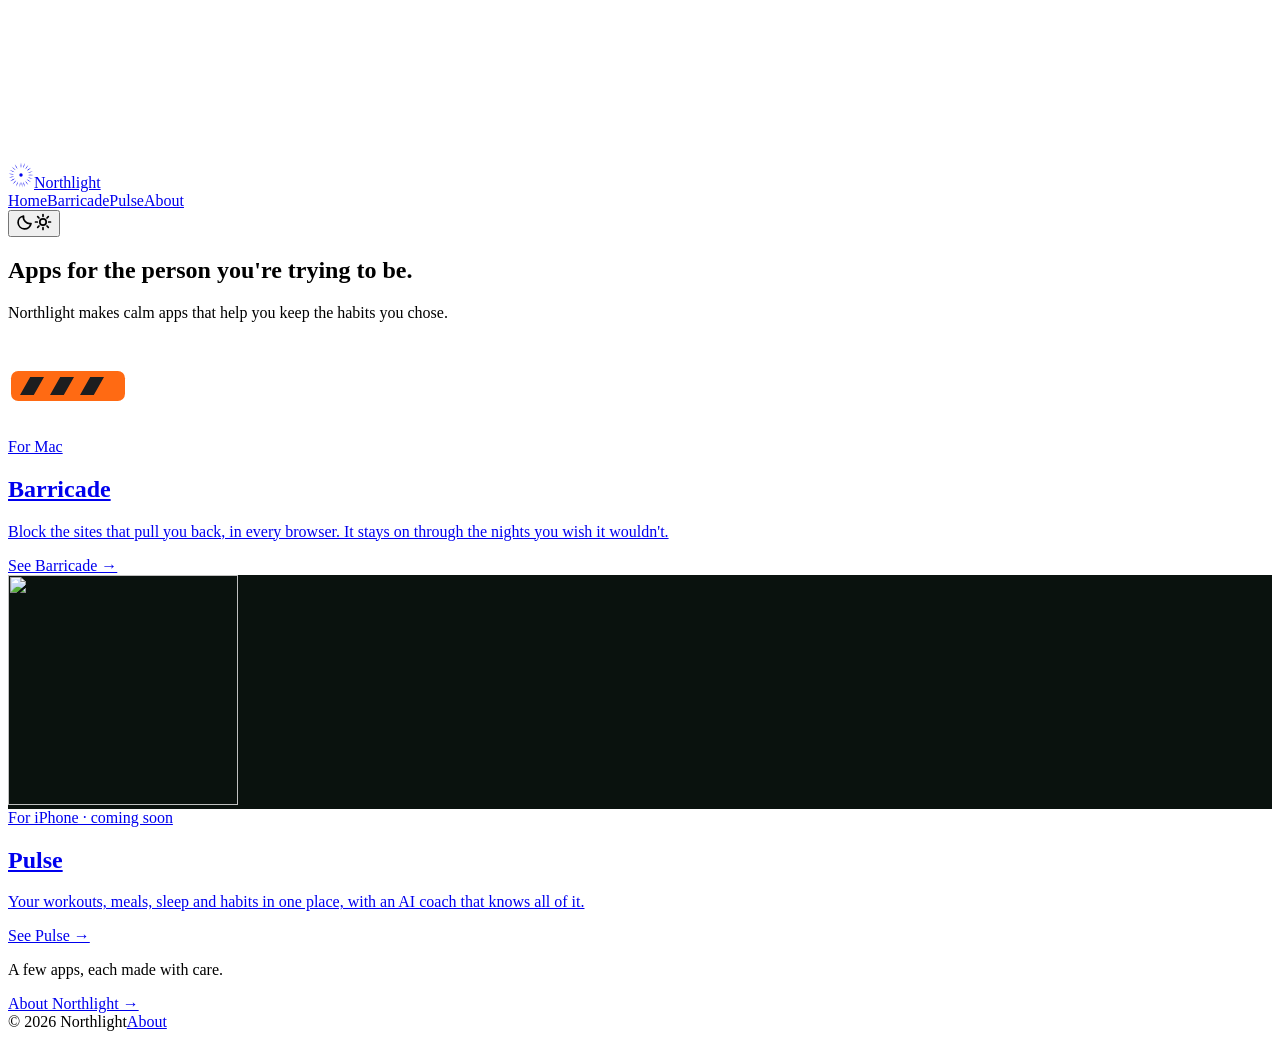
==== site/index.html @ 86158d7d "Serve the eye tab icon from a new address, with PNG and ICO copies Browsers that had cached the old " ====
<!doctype html>
<html lang="en">
<head>
<meta charset="utf-8">
<meta name="viewport" content="width=device-width, initial-scale=1, viewport-fit=cover">
<title>Northlight</title>
<meta name="description" content="Northlight makes calm apps that help you keep the habits you chose.">
<meta property="og:title" content="Northlight">
<meta property="og:description" content="Northlight makes calm apps that help you keep the habits you chose.">
<meta property="og:type" content="website">
<link rel="icon" href="/eye.svg" type="image/svg+xml">
<link rel="icon" href="/eye-64.png" type="image/png" sizes="64x64">
<link rel="apple-touch-icon" href="/apple-touch-icon.png">
<link rel="stylesheet" href="/styles.css">
<script src="/theme.js"></script>
<script src="/reveal.js" defer></script>
</head>
<body>
<svg class="defs" aria-hidden="true"><defs>
<symbol id="barricade" viewBox="0 0 20 16"><rect x="4" y="3" width="2" height="12" rx="1" fill="#fff"/><rect x="14" y="3" width="2" height="12" rx="1" fill="#fff"/><rect x=".5" y="5.5" width="19" height="5" rx="1.2" fill="#FF6A13"/><path d="M3.7 6.5 2 9.5h2.3L6 6.5zm5 0L7 9.5h2.3L11 6.5zm5 0L12 9.5h2.3L16 6.5z" fill="#1D1D1F"/></symbol>
<symbol id="eye" viewBox="0 0 100 100"><circle cx="50" cy="50" r="6.5" fill="currentColor"/><path d="M50.0 23.0Q52.4 16.0 50.0 2.0Q47.6 16.0 50.0 23.0zM58.3 24.3Q62.8 18.4 64.8 4.3Q58.2 16.9 58.3 24.3zM65.9 28.2Q71.9 23.9 78.2 11.2Q68.0 21.1 65.9 28.2zM71.8 34.1Q78.9 32.0 88.8 21.8Q76.1 28.1 71.8 34.1zM75.7 41.7Q83.1 41.8 95.7 35.2Q81.6 37.2 75.7 41.7zM77.0 50.0Q84.0 52.4 98.0 50.0Q84.0 47.6 77.0 50.0zM75.7 58.3Q81.6 62.8 95.7 64.8Q83.1 58.2 75.7 58.3zM71.8 65.9Q76.1 71.9 88.8 78.2Q78.9 68.0 71.8 65.9zM65.9 71.8Q68.0 78.9 78.2 88.8Q71.9 76.1 65.9 71.8zM58.3 75.7Q58.2 83.1 64.8 95.7Q62.8 81.6 58.3 75.7zM52.8 76.9Q51.2 84.1 55.0 97.7Q55.9 83.6 52.8 76.9zM47.2 76.9Q44.1 83.6 45.0 97.7Q48.8 84.1 47.2 76.9zM39.0 74.7Q34.0 80.1 30.5 93.9Q38.4 82.0 39.0 74.7zM31.9 70.1Q25.5 73.7 17.9 85.7Q29.0 76.9 31.9 70.1zM26.6 63.5Q19.4 64.9 8.4 74.0Q21.8 69.1 26.6 63.5zM23.6 55.6Q16.2 54.7 3.0 60.0Q17.2 59.4 23.6 55.6zM23.1 47.2Q16.4 44.1 2.3 45.0Q15.9 48.8 23.1 47.2zM25.3 39.0Q19.9 34.0 6.1 30.5Q18.0 38.4 25.3 39.0zM29.9 31.9Q26.3 25.5 14.3 17.9Q23.1 29.0 29.9 31.9zM36.5 26.6Q35.1 19.4 26.0 8.4Q30.9 21.8 36.5 26.6z" fill="currentColor"/></symbol>
<symbol id="down" viewBox="0 0 14 16"><path d="M7 1v9m0 0L3 6m4 4 4-4M1 14h12" fill="none" stroke="currentColor" stroke-width="1.8" stroke-linecap="round" stroke-linejoin="round"/></symbol>
</defs></svg>
<header class="top"><div class="wrap nav">
  <a class="word" href="/"><svg class="mark" width="26" height="26" aria-hidden="true"><use href="#eye"/></svg>Northlight</a>
  <nav class="tabs" aria-label="Main"><a href="/" aria-current="page">Home</a><a href="/barricade">Barricade</a><a href="/pulse">Pulse</a><a href="/about">About</a></nav>
  <div class="right"><button class="theme" type="button" aria-label="Switch between light and dark"><svg class="moon" width="18" height="18" viewBox="0 0 18 18" fill="none" stroke="currentColor" stroke-width="1.7" stroke-linecap="round" stroke-linejoin="round" aria-hidden="true"><path d="M15 10.500A6.500 6.500 0 0 1 7.500 3 6.500 6.500 0 1 0 15 10.500z"/></svg><svg class="sun" width="18" height="18" viewBox="0 0 18 18" fill="none" stroke="currentColor" stroke-width="1.7" stroke-linecap="round" aria-hidden="true"><circle cx="9" cy="9" r="3.200"/><path d="M9 1.500v1.800M9 14.700v1.800M1.500 9h1.800M14.700 9h1.800M3.700 3.700l1.300 1.300M13 13l1.300 1.300M3.700 14.300 5 13M13 5l1.300-1.300"/></svg></button></div>
</div></header>

<main>
  <section class="wrap hero home">
    <h1>Apps for the person you're trying to be.</h1>
    <p class="lede">Northlight makes calm apps that help you keep the habits you chose.</p>
  </section>

  <section class="wrap apps" aria-label="Apps">
    <a class="product" href="/barricade" data-reveal>
      <div class="pic barricade"><svg width="120" height="96" aria-hidden="true"><use href="#barricade"/></svg></div>
      <div class="text"><span class="for">For Mac</span><h2>Barricade</h2><p>Block the sites that pull you back, in every browser. It stays on through the nights you wish it wouldn't.</p><span class="more">See Barricade →</span></div>
    </a>
    <a class="product" href="/pulse" data-reveal>
      <div class="pic" style="background:#0A120E"><img src="/pulse/icon.png" alt="" width="230" height="230"></div>
      <div class="text"><span class="for">For iPhone · coming soon</span><h2>Pulse</h2><p>Your workouts, meals, sleep and habits in one place, with an AI coach that knows all of it.</p><span class="more">See Pulse →</span></div>
    </a>
  </section>

  <section class="wrap closing" data-reveal>
    <p>A few apps, each made with care.</p>
    <a href="/about">About Northlight →</a>
  </section>
</main>

<footer class="foot"><div class="wrap"><span>© 2026 Northlight</span><a href="/about">About</a></div></footer>
</body>
</html>
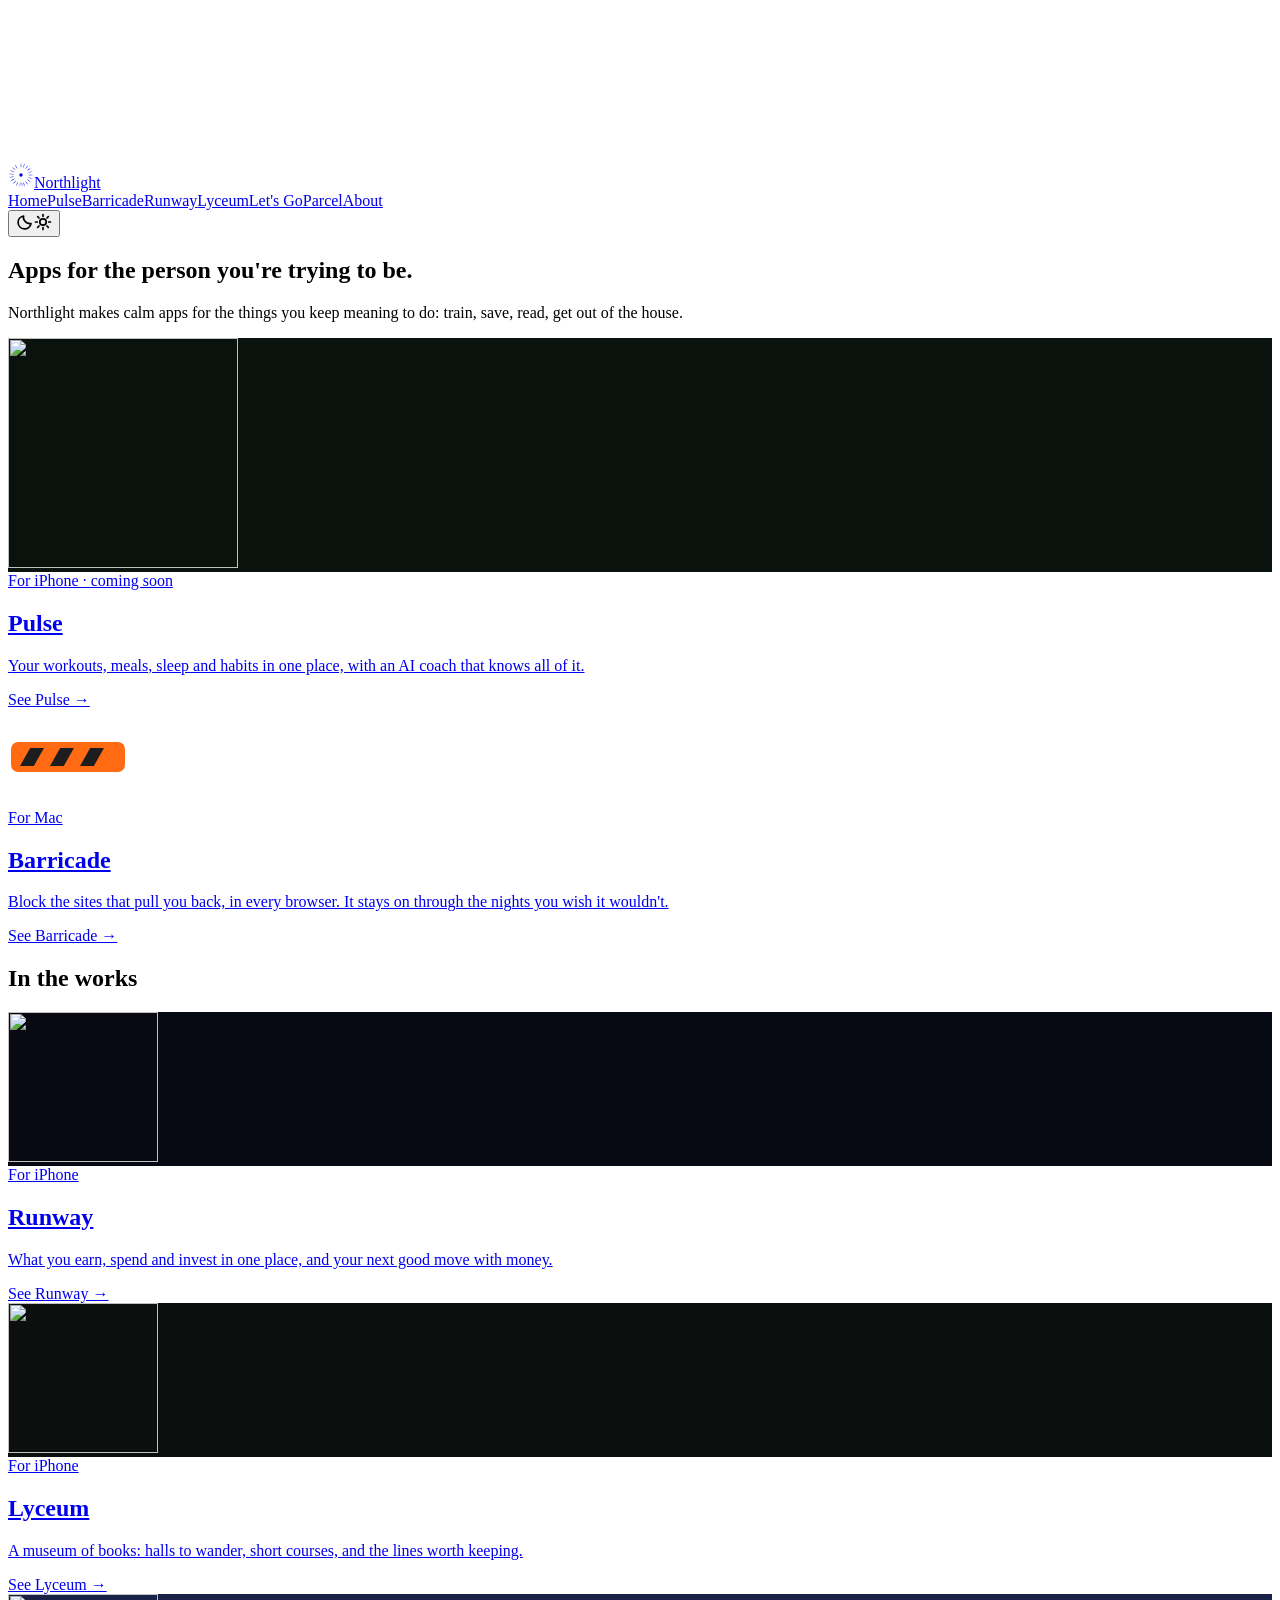
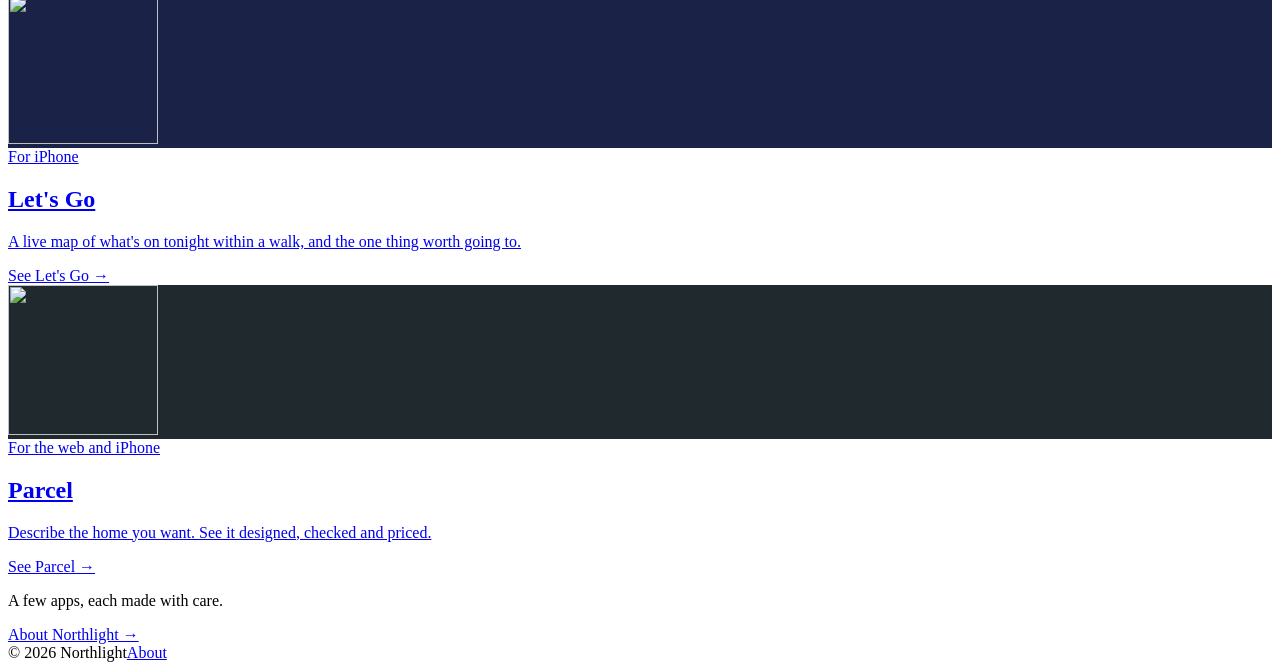
==== commit 969b43b0: "A page and a home-page section for every project Runway, Lyceum, Let's Go and Parcel each get a tab," ====
--- a/site/index.html
+++ b/site/index.html
@@ -4,9 +4,9 @@
 <meta charset="utf-8">
 <meta name="viewport" content="width=device-width, initial-scale=1, viewport-fit=cover">
 <title>Northlight</title>
-<meta name="description" content="Northlight makes calm apps that help you keep the habits you chose.">
+<meta name="description" content="Northlight makes calm apps for the things you keep meaning to do.">
 <meta property="og:title" content="Northlight">
-<meta property="og:description" content="Northlight makes calm apps that help you keep the habits you chose.">
+<meta property="og:description" content="Northlight makes calm apps for the things you keep meaning to do.">
 <meta property="og:type" content="website">
 <link rel="icon" href="/eye.svg" type="image/svg+xml">
 <link rel="icon" href="/eye-64.png" type="image/png" sizes="64x64">
@@ -14,6 +14,7 @@
 <link rel="stylesheet" href="/styles.css">
 <script src="/theme.js"></script>
 <script src="/reveal.js" defer></script>
+<script src="/nav.js" defer></script>
 </head>
 <body>
 <svg class="defs" aria-hidden="true"><defs>
@@ -23,25 +24,47 @@
 </defs></svg>
 <header class="top"><div class="wrap nav">
   <a class="word" href="/"><svg class="mark" width="26" height="26" aria-hidden="true"><use href="#eye"/></svg>Northlight</a>
-  <nav class="tabs" aria-label="Main"><a href="/" aria-current="page">Home</a><a href="/barricade">Barricade</a><a href="/pulse">Pulse</a><a href="/about">About</a></nav>
+  <nav class="tabs" aria-label="Main"><a href="/" aria-current="page">Home</a><a href="/pulse">Pulse</a><a href="/barricade">Barricade</a><a href="/runway">Runway</a><a href="/lyceum">Lyceum</a><a href="/lets-go">Let's Go</a><a href="/parcel">Parcel</a><a href="/about">About</a></nav>
   <div class="right"><button class="theme" type="button" aria-label="Switch between light and dark"><svg class="moon" width="18" height="18" viewBox="0 0 18 18" fill="none" stroke="currentColor" stroke-width="1.7" stroke-linecap="round" stroke-linejoin="round" aria-hidden="true"><path d="M15 10.500A6.500 6.500 0 0 1 7.500 3 6.500 6.500 0 1 0 15 10.500z"/></svg><svg class="sun" width="18" height="18" viewBox="0 0 18 18" fill="none" stroke="currentColor" stroke-width="1.7" stroke-linecap="round" aria-hidden="true"><circle cx="9" cy="9" r="3.200"/><path d="M9 1.500v1.800M9 14.700v1.800M1.500 9h1.800M14.700 9h1.800M3.700 3.700l1.300 1.300M13 13l1.300 1.300M3.700 14.300 5 13M13 5l1.300-1.300"/></svg></button></div>
 </div></header>
 
 <main>
   <section class="wrap hero home">
     <h1>Apps for the person you're trying to be.</h1>
-    <p class="lede">Northlight makes calm apps that help you keep the habits you chose.</p>
+    <p class="lede">Northlight makes calm apps for the things you keep meaning to do: train, save, read, get out of the house.</p>
   </section>
 
   <section class="wrap apps" aria-label="Apps">
+    <a class="product" href="/pulse" data-reveal>
+      <div class="pic" style="background:#0A120E"><img src="/pulse/icon.png" alt="" width="230" height="230"></div>
+      <div class="text"><span class="for">For iPhone · coming soon</span><h2>Pulse</h2><p>Your workouts, meals, sleep and habits in one place, with an AI coach that knows all of it.</p><span class="more">See Pulse →</span></div>
+    </a>
     <a class="product" href="/barricade" data-reveal>
       <div class="pic barricade"><svg width="120" height="96" aria-hidden="true"><use href="#barricade"/></svg></div>
       <div class="text"><span class="for">For Mac</span><h2>Barricade</h2><p>Block the sites that pull you back, in every browser. It stays on through the nights you wish it wouldn't.</p><span class="more">See Barricade →</span></div>
     </a>
-    <a class="product" href="/pulse" data-reveal>
-      <div class="pic" style="background:#0A120E"><img src="/pulse/icon.png" alt="" width="230" height="230"></div>
-      <div class="text"><span class="for">For iPhone · coming soon</span><h2>Pulse</h2><p>Your workouts, meals, sleep and habits in one place, with an AI coach that knows all of it.</p><span class="more">See Pulse →</span></div>
+  </section>
+
+  <section class="wrap works" aria-labelledby="works">
+    <h2 id="works" data-reveal>In the works</h2>
+    <div class="apps four">
+    <a class="product" href="/runway" data-reveal>
+      <div class="pic" style="background:#070A12"><img src="/runway/icon.png" alt="" width="150" height="150"></div>
+      <div class="text"><span class="for">For iPhone</span><h2>Runway</h2><p>What you earn, spend and invest in one place, and your next good move with money.</p><span class="more">See Runway →</span></div>
     </a>
+    <a class="product" href="/lyceum" data-reveal>
+      <div class="pic" style="background:#0B0F0E"><img src="/lyceum/icon.png" alt="" width="150" height="150"></div>
+      <div class="text"><span class="for">For iPhone</span><h2>Lyceum</h2><p>A museum of books: halls to wander, short courses, and the lines worth keeping.</p><span class="more">See Lyceum →</span></div>
+    </a>
+    <a class="product" href="/lets-go" data-reveal>
+      <div class="pic" style="background:#1A2347"><img src="/lets-go/icon.png" alt="" width="150" height="150"></div>
+      <div class="text"><span class="for">For iPhone</span><h2>Let's Go</h2><p>A live map of what's on tonight within a walk, and the one thing worth going to.</p><span class="more">See Let's Go →</span></div>
+    </a>
+    <a class="product" href="/parcel" data-reveal>
+      <div class="pic" style="background:#1F292E"><img src="/parcel/icon.png" alt="" width="150" height="150"></div>
+      <div class="text"><span class="for">For the web and iPhone</span><h2>Parcel</h2><p>Describe the home you want. See it designed, checked and priced.</p><span class="more">See Parcel →</span></div>
+    </a>
+    </div>
   </section>
 
   <section class="wrap closing" data-reveal>
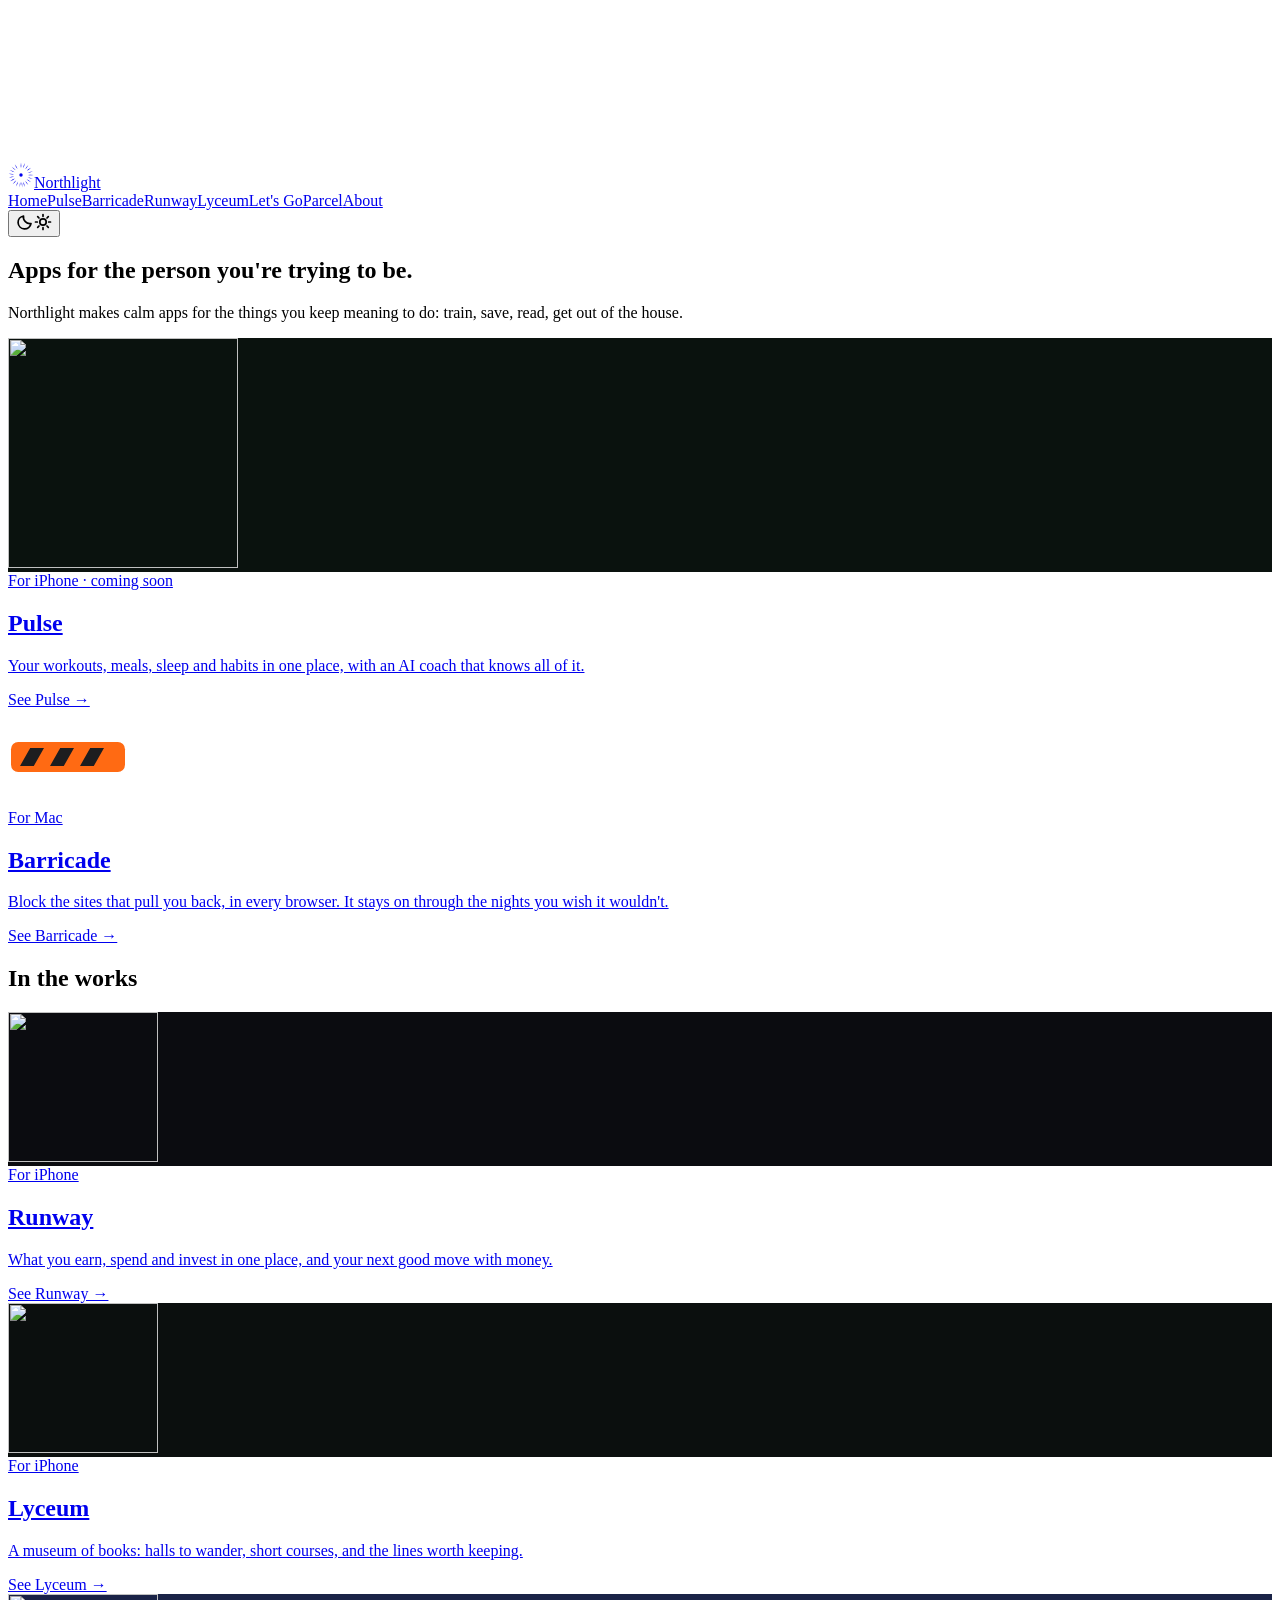
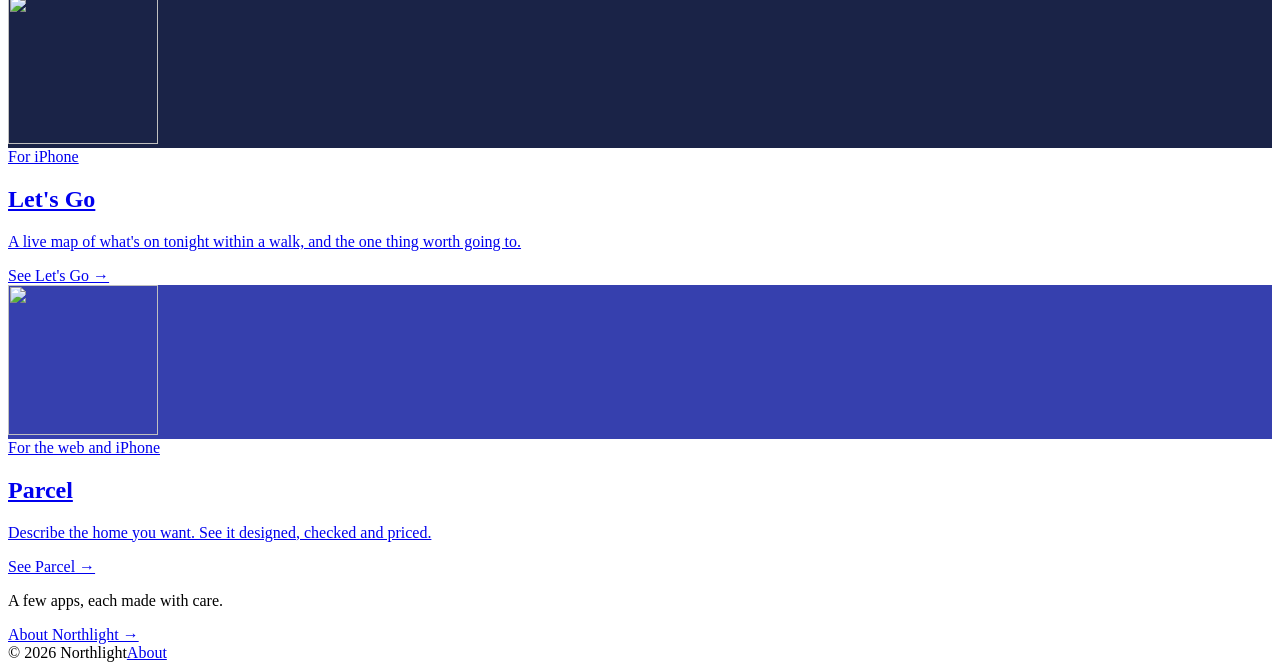
==== commit 96d0ed3e: "New app icons for Runway, Lyceum and Parcel The icons picked from the icon options: Runway's net wor" ====
--- a/site/index.html
+++ b/site/index.html
@@ -49,7 +49,7 @@
     <h2 id="works" data-reveal>In the works</h2>
     <div class="apps four">
     <a class="product" href="/runway" data-reveal>
-      <div class="pic" style="background:#070A12"><img src="/runway/icon.png" alt="" width="150" height="150"></div>
+      <div class="pic" style="background:#0B0C10"><img src="/runway/icon.png" alt="" width="150" height="150"></div>
       <div class="text"><span class="for">For iPhone</span><h2>Runway</h2><p>What you earn, spend and invest in one place, and your next good move with money.</p><span class="more">See Runway →</span></div>
     </a>
     <a class="product" href="/lyceum" data-reveal>
@@ -61,7 +61,7 @@
       <div class="text"><span class="for">For iPhone</span><h2>Let's Go</h2><p>A live map of what's on tonight within a walk, and the one thing worth going to.</p><span class="more">See Let's Go →</span></div>
     </a>
     <a class="product" href="/parcel" data-reveal>
-      <div class="pic" style="background:#1F292E"><img src="/parcel/icon.png" alt="" width="150" height="150"></div>
+      <div class="pic" style="background:#3640AE"><img src="/parcel/icon.png" alt="" width="150" height="150"></div>
       <div class="text"><span class="for">For the web and iPhone</span><h2>Parcel</h2><p>Describe the home you want. See it designed, checked and priced.</p><span class="more">See Parcel →</span></div>
     </a>
     </div>
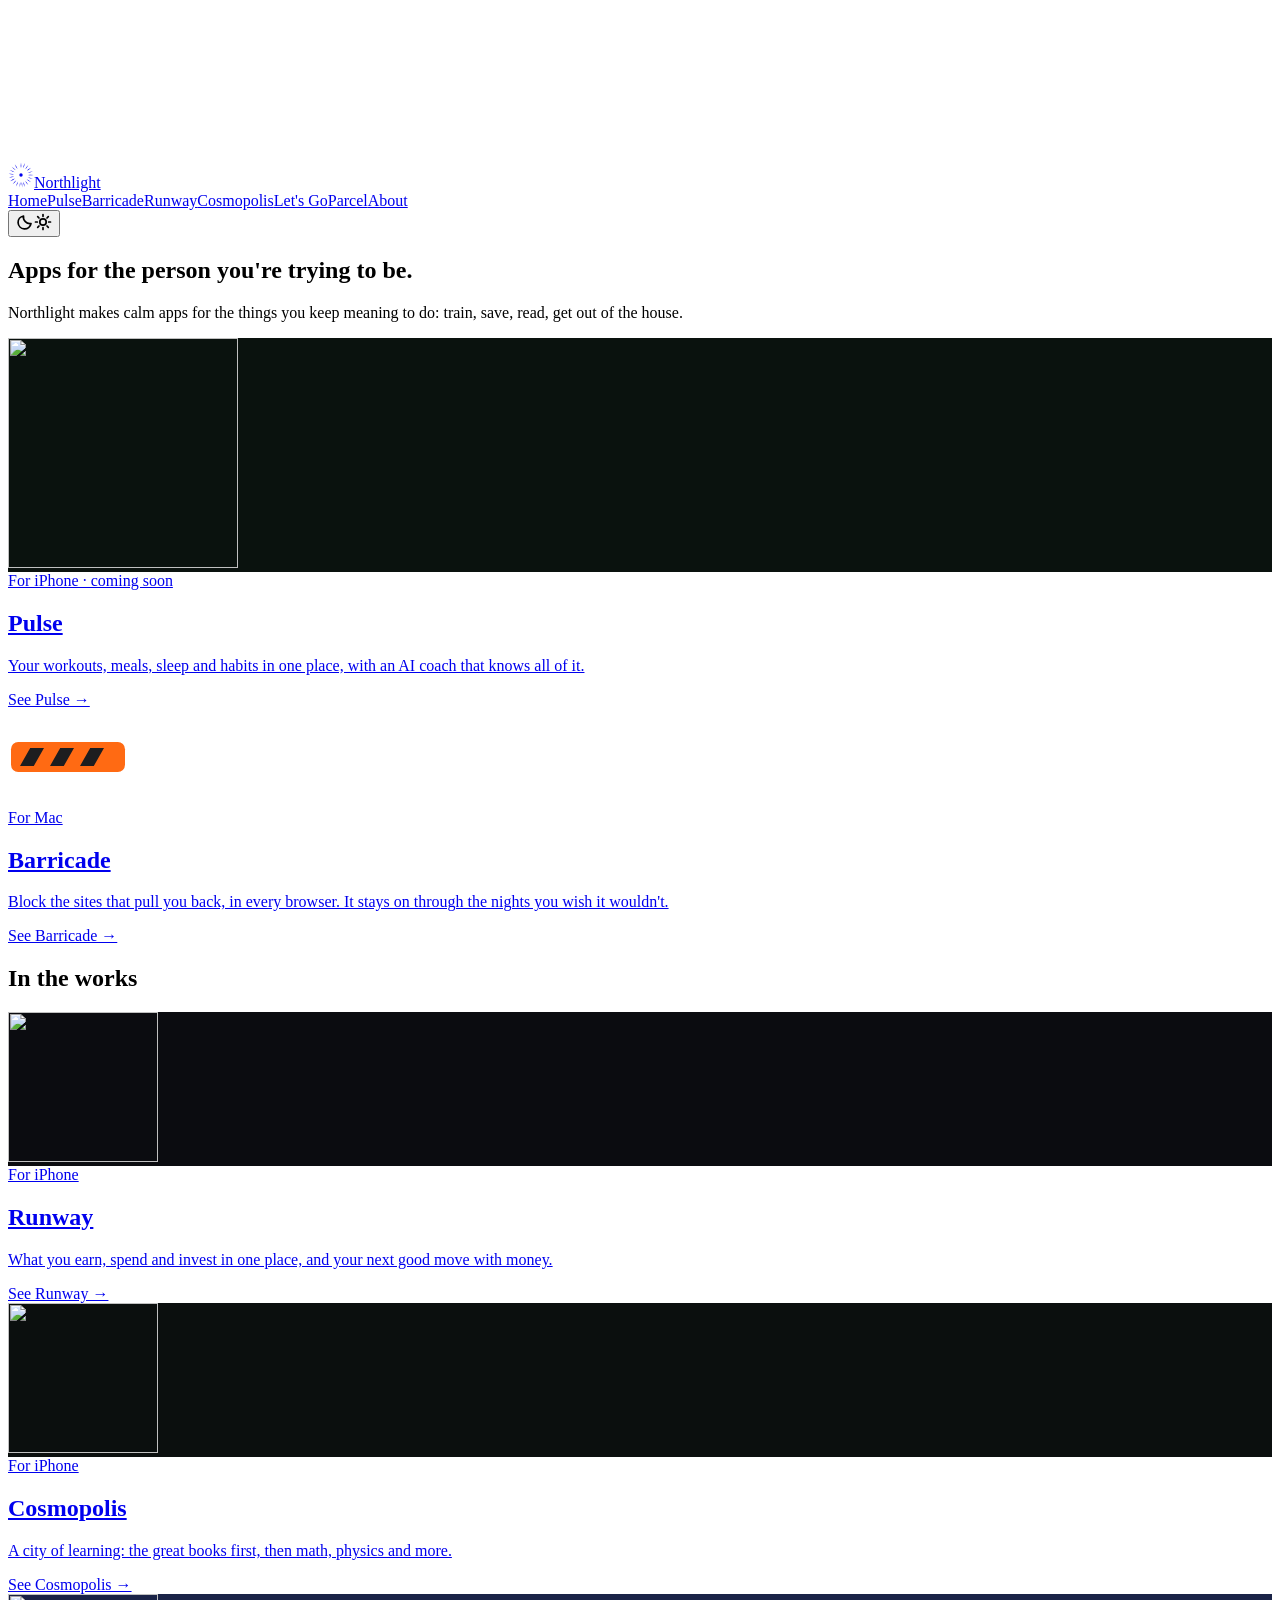
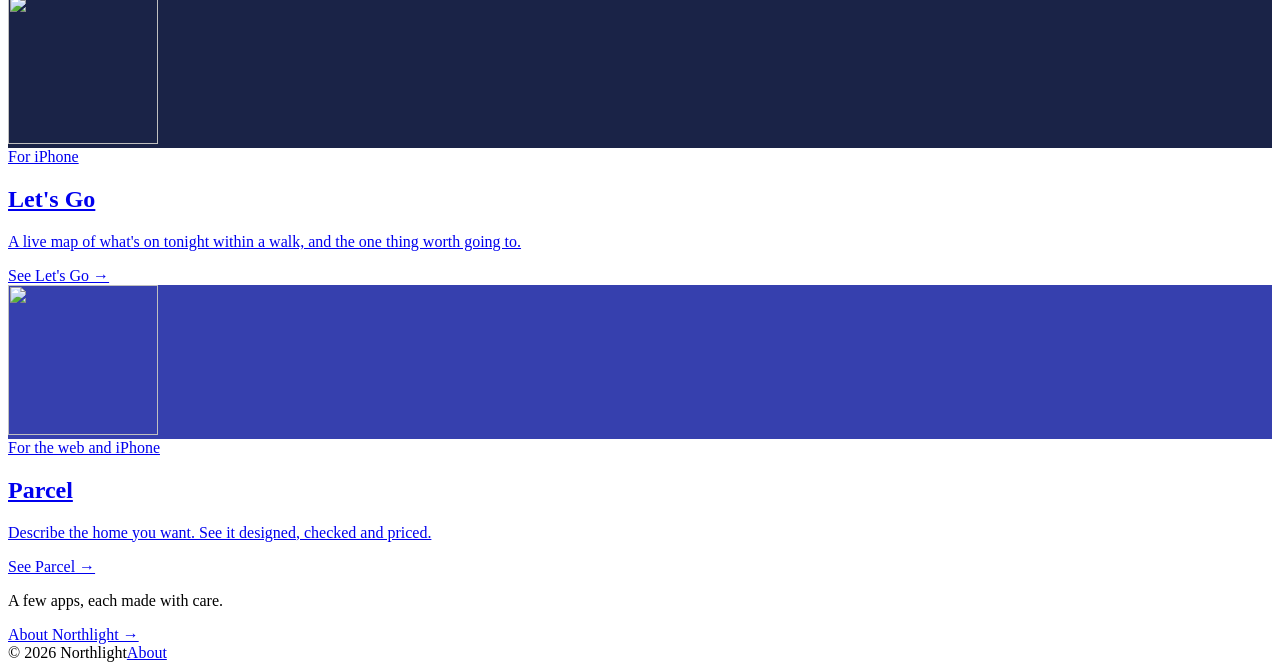
==== commit aece0fe3: "Call the education app Cosmopolis on the site The Lyceum tab, page, home card and About row become C" ====
--- a/site/index.html
+++ b/site/index.html
@@ -24,7 +24,7 @@
 </defs></svg>
 <header class="top"><div class="wrap nav">
   <a class="word" href="/"><svg class="mark" width="26" height="26" aria-hidden="true"><use href="#eye"/></svg>Northlight</a>
-  <nav class="tabs" aria-label="Main"><a href="/" aria-current="page">Home</a><a href="/pulse">Pulse</a><a href="/barricade">Barricade</a><a href="/runway">Runway</a><a href="/lyceum">Lyceum</a><a href="/lets-go">Let's Go</a><a href="/parcel">Parcel</a><a href="/about">About</a></nav>
+  <nav class="tabs" aria-label="Main"><a href="/" aria-current="page">Home</a><a href="/pulse">Pulse</a><a href="/barricade">Barricade</a><a href="/runway">Runway</a><a href="/cosmopolis">Cosmopolis</a><a href="/lets-go">Let's Go</a><a href="/parcel">Parcel</a><a href="/about">About</a></nav>
   <div class="right"><button class="theme" type="button" aria-label="Switch between light and dark"><svg class="moon" width="18" height="18" viewBox="0 0 18 18" fill="none" stroke="currentColor" stroke-width="1.7" stroke-linecap="round" stroke-linejoin="round" aria-hidden="true"><path d="M15 10.500A6.500 6.500 0 0 1 7.500 3 6.500 6.500 0 1 0 15 10.500z"/></svg><svg class="sun" width="18" height="18" viewBox="0 0 18 18" fill="none" stroke="currentColor" stroke-width="1.7" stroke-linecap="round" aria-hidden="true"><circle cx="9" cy="9" r="3.200"/><path d="M9 1.500v1.800M9 14.700v1.800M1.500 9h1.800M14.700 9h1.800M3.700 3.700l1.300 1.300M13 13l1.300 1.300M3.700 14.300 5 13M13 5l1.300-1.300"/></svg></button></div>
 </div></header>
 
@@ -52,9 +52,9 @@
       <div class="pic" style="background:#0B0C10"><img src="/runway/icon.png" alt="" width="150" height="150"></div>
       <div class="text"><span class="for">For iPhone</span><h2>Runway</h2><p>What you earn, spend and invest in one place, and your next good move with money.</p><span class="more">See Runway →</span></div>
     </a>
-    <a class="product" href="/lyceum" data-reveal>
-      <div class="pic" style="background:#0B0F0E"><img src="/lyceum/icon.png" alt="" width="150" height="150"></div>
-      <div class="text"><span class="for">For iPhone</span><h2>Lyceum</h2><p>A museum of books: halls to wander, short courses, and the lines worth keeping.</p><span class="more">See Lyceum →</span></div>
+    <a class="product" href="/cosmopolis" data-reveal>
+      <div class="pic" style="background:#0B0F0E"><img src="/cosmopolis/icon.png" alt="" width="150" height="150"></div>
+      <div class="text"><span class="for">For iPhone</span><h2>Cosmopolis</h2><p>A city of learning: the great books first, then math, physics and more.</p><span class="more">See Cosmopolis →</span></div>
     </a>
     <a class="product" href="/lets-go" data-reveal>
       <div class="pic" style="background:#1A2347"><img src="/lets-go/icon.png" alt="" width="150" height="150"></div>
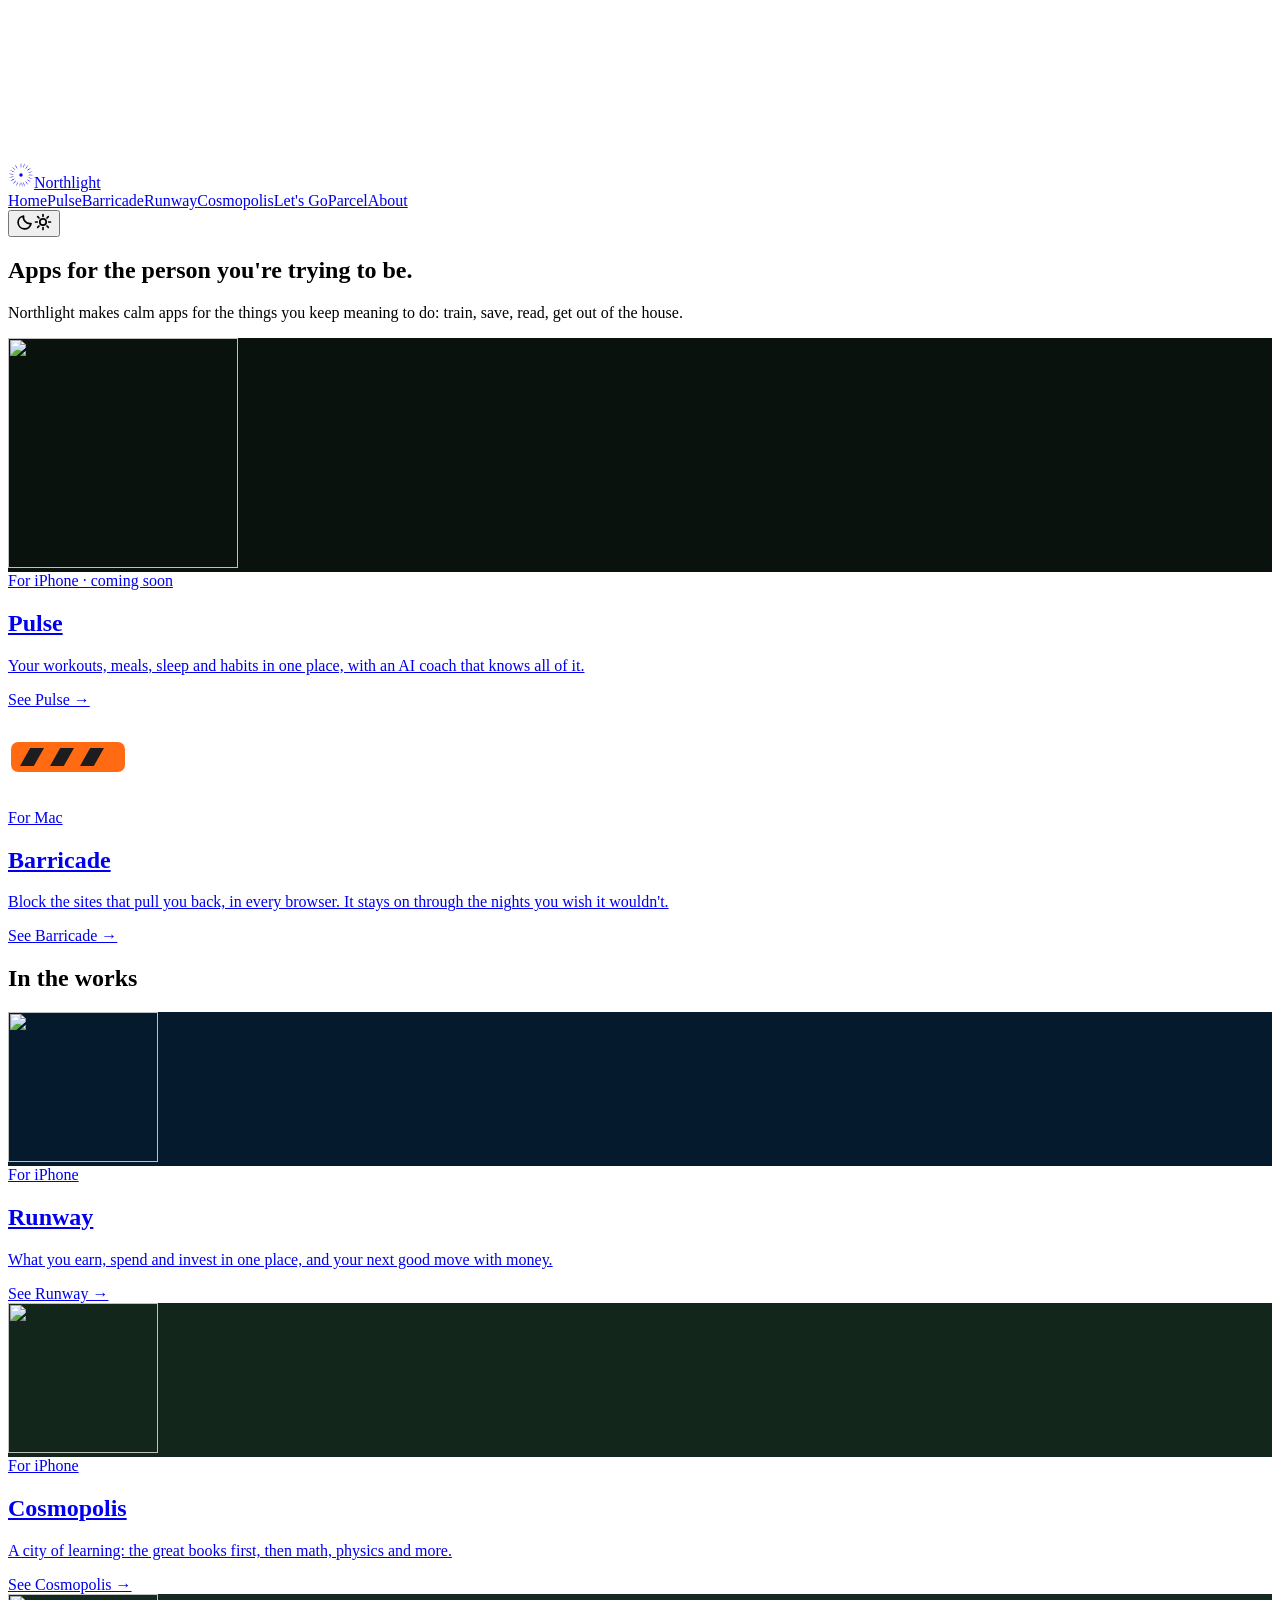
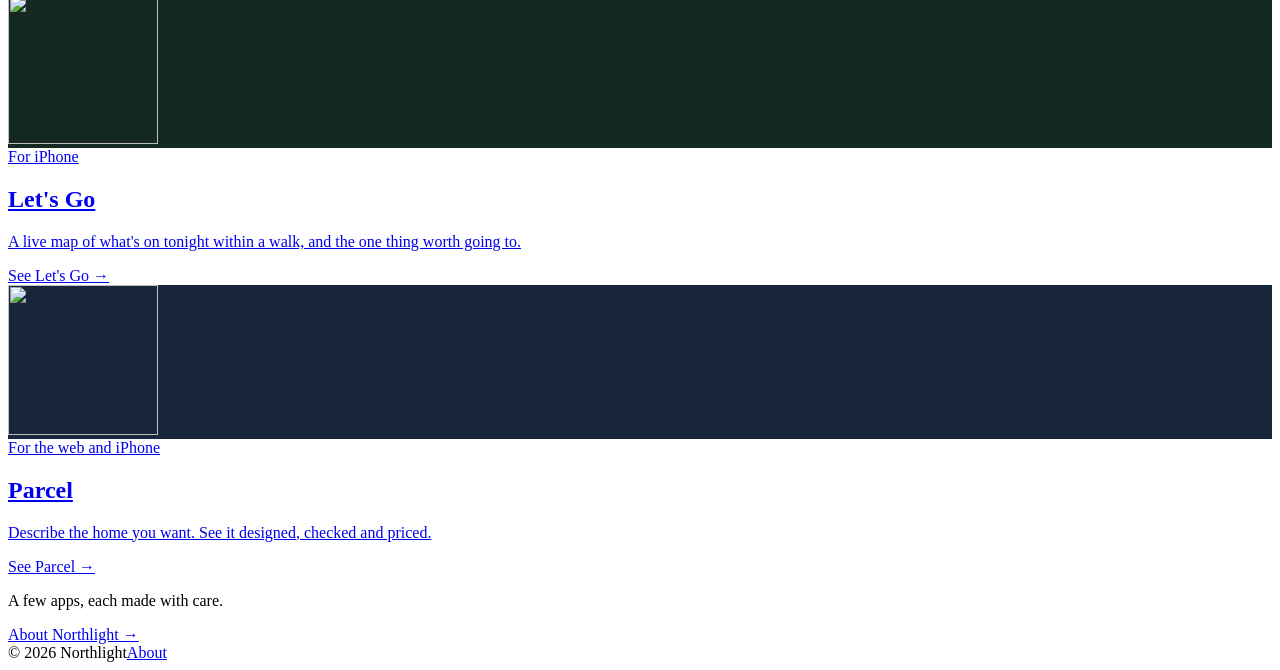
==== commit 7643545d: "New hand-drawn icons for Cosmopolis, Parcel, Runway and Let's Go The owner's new icons, in the same " ====
--- a/site/index.html
+++ b/site/index.html
@@ -49,19 +49,19 @@
     <h2 id="works" data-reveal>In the works</h2>
     <div class="apps four">
     <a class="product" href="/runway" data-reveal>
-      <div class="pic" style="background:#0B0C10"><img src="/runway/icon.png" alt="" width="150" height="150"></div>
+      <div class="pic" style="background:#061A2D"><img src="/runway/icon.png" alt="" width="150" height="150"></div>
       <div class="text"><span class="for">For iPhone</span><h2>Runway</h2><p>What you earn, spend and invest in one place, and your next good move with money.</p><span class="more">See Runway →</span></div>
     </a>
     <a class="product" href="/cosmopolis" data-reveal>
-      <div class="pic" style="background:#0B0F0E"><img src="/cosmopolis/icon.png" alt="" width="150" height="150"></div>
+      <div class="pic" style="background:#12261B"><img src="/cosmopolis/icon.png" alt="" width="150" height="150"></div>
       <div class="text"><span class="for">For iPhone</span><h2>Cosmopolis</h2><p>A city of learning: the great books first, then math, physics and more.</p><span class="more">See Cosmopolis →</span></div>
     </a>
     <a class="product" href="/lets-go" data-reveal>
-      <div class="pic" style="background:#1A2347"><img src="/lets-go/icon.png" alt="" width="150" height="150"></div>
+      <div class="pic" style="background:#142A20"><img src="/lets-go/icon.png" alt="" width="150" height="150"></div>
       <div class="text"><span class="for">For iPhone</span><h2>Let's Go</h2><p>A live map of what's on tonight within a walk, and the one thing worth going to.</p><span class="more">See Let's Go →</span></div>
     </a>
     <a class="product" href="/parcel" data-reveal>
-      <div class="pic" style="background:#3640AE"><img src="/parcel/icon.png" alt="" width="150" height="150"></div>
+      <div class="pic" style="background:#17263A"><img src="/parcel/icon.png" alt="" width="150" height="150"></div>
       <div class="text"><span class="for">For the web and iPhone</span><h2>Parcel</h2><p>Describe the home you want. See it designed, checked and priced.</p><span class="more">See Parcel →</span></div>
     </a>
     </div>
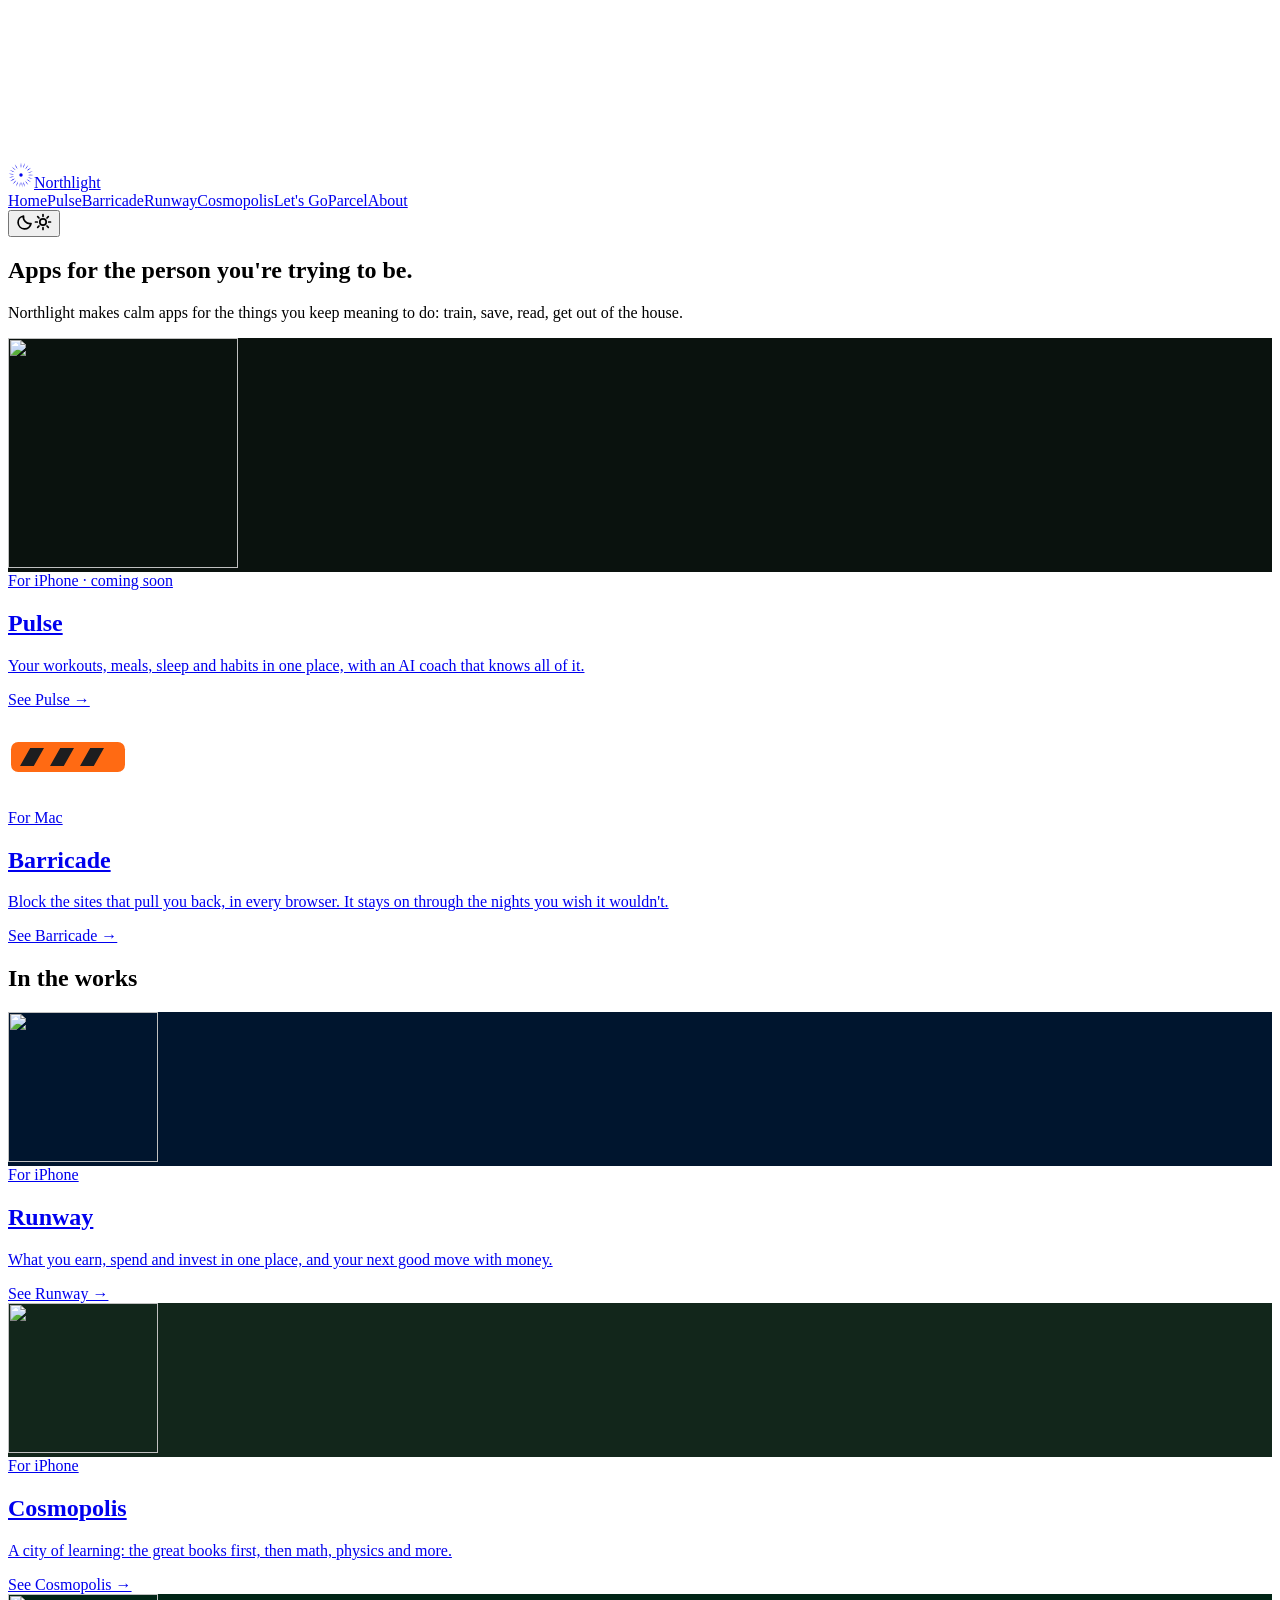
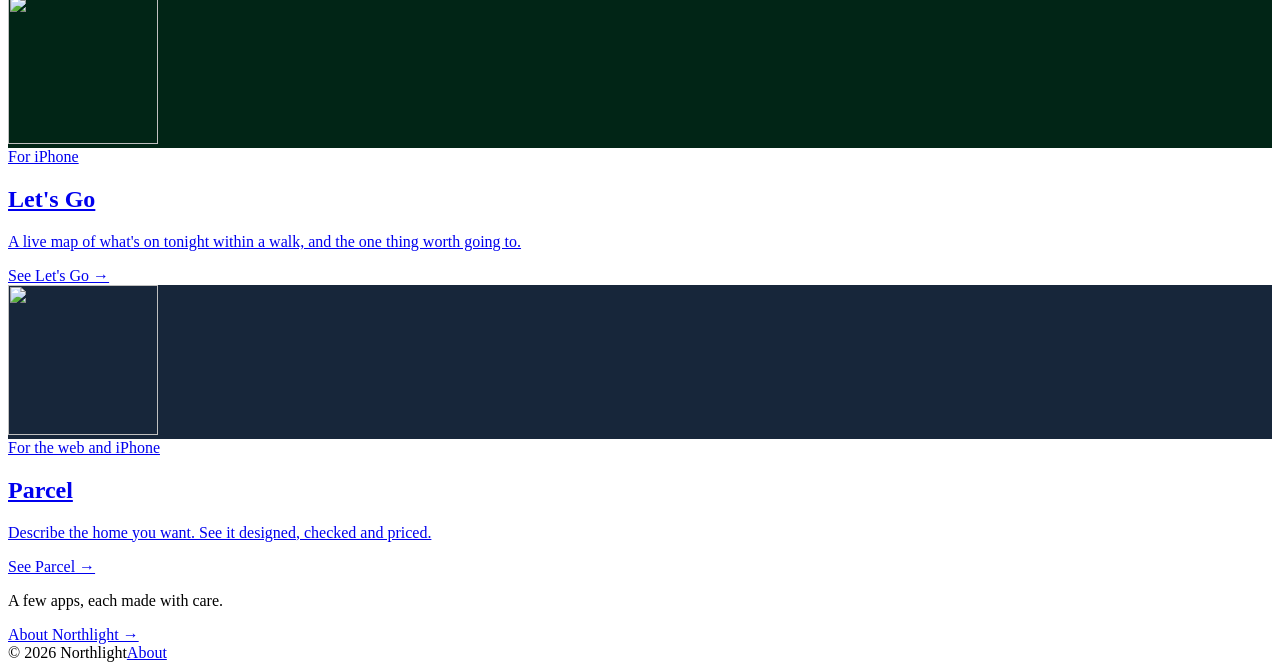
==== commit aab21aa7: "New icons for Runway and Let's Go The owner's updated rocket for Runway and the new backpack for Let" ====
--- a/site/index.html
+++ b/site/index.html
@@ -49,7 +49,7 @@
     <h2 id="works" data-reveal>In the works</h2>
     <div class="apps four">
     <a class="product" href="/runway" data-reveal>
-      <div class="pic" style="background:#061A2D"><img src="/runway/icon.png" alt="" width="150" height="150"></div>
+      <div class="pic" style="background:#00152E"><img src="/runway/icon.png" alt="" width="150" height="150"></div>
       <div class="text"><span class="for">For iPhone</span><h2>Runway</h2><p>What you earn, spend and invest in one place, and your next good move with money.</p><span class="more">See Runway →</span></div>
     </a>
     <a class="product" href="/cosmopolis" data-reveal>
@@ -57,7 +57,7 @@
       <div class="text"><span class="for">For iPhone</span><h2>Cosmopolis</h2><p>A city of learning: the great books first, then math, physics and more.</p><span class="more">See Cosmopolis →</span></div>
     </a>
     <a class="product" href="/lets-go" data-reveal>
-      <div class="pic" style="background:#142A20"><img src="/lets-go/icon.png" alt="" width="150" height="150"></div>
+      <div class="pic" style="background:#012516"><img src="/lets-go/icon.png" alt="" width="150" height="150"></div>
       <div class="text"><span class="for">For iPhone</span><h2>Let's Go</h2><p>A live map of what's on tonight within a walk, and the one thing worth going to.</p><span class="more">See Let's Go →</span></div>
     </a>
     <a class="product" href="/parcel" data-reveal>
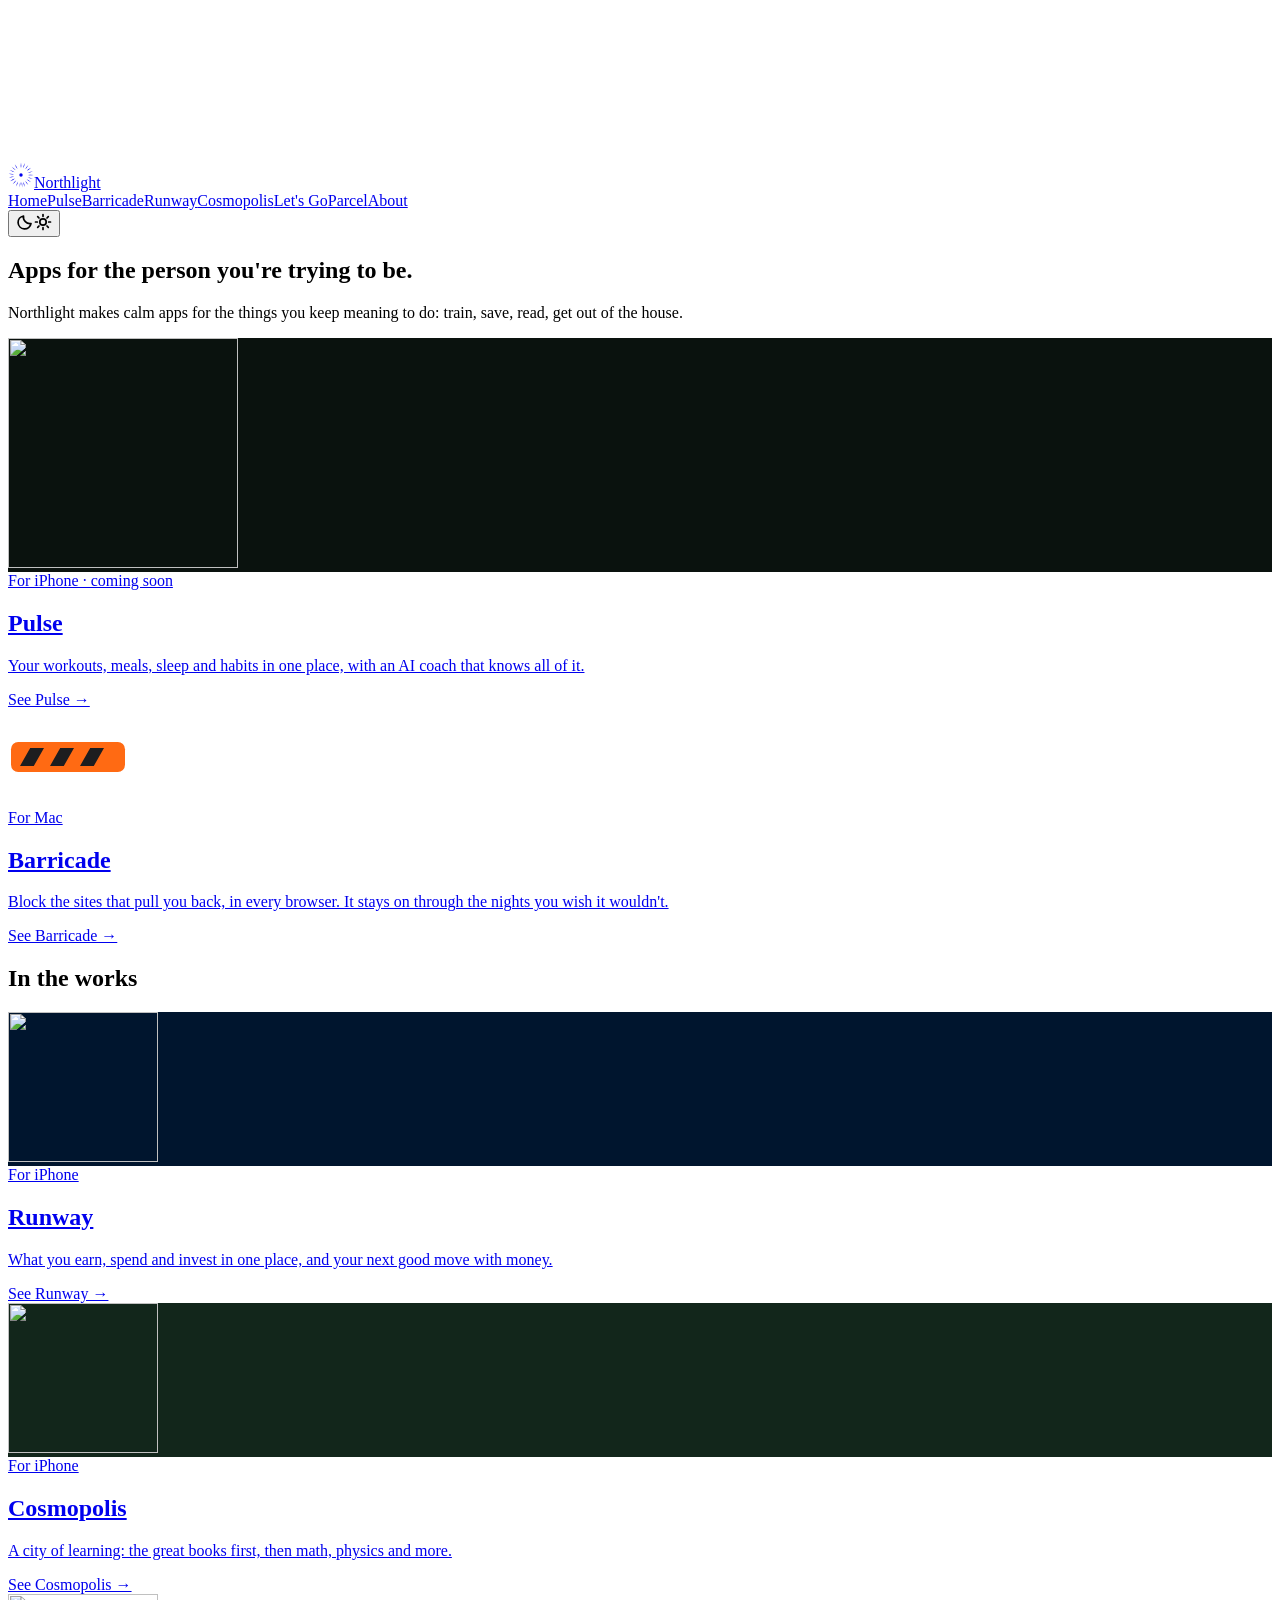
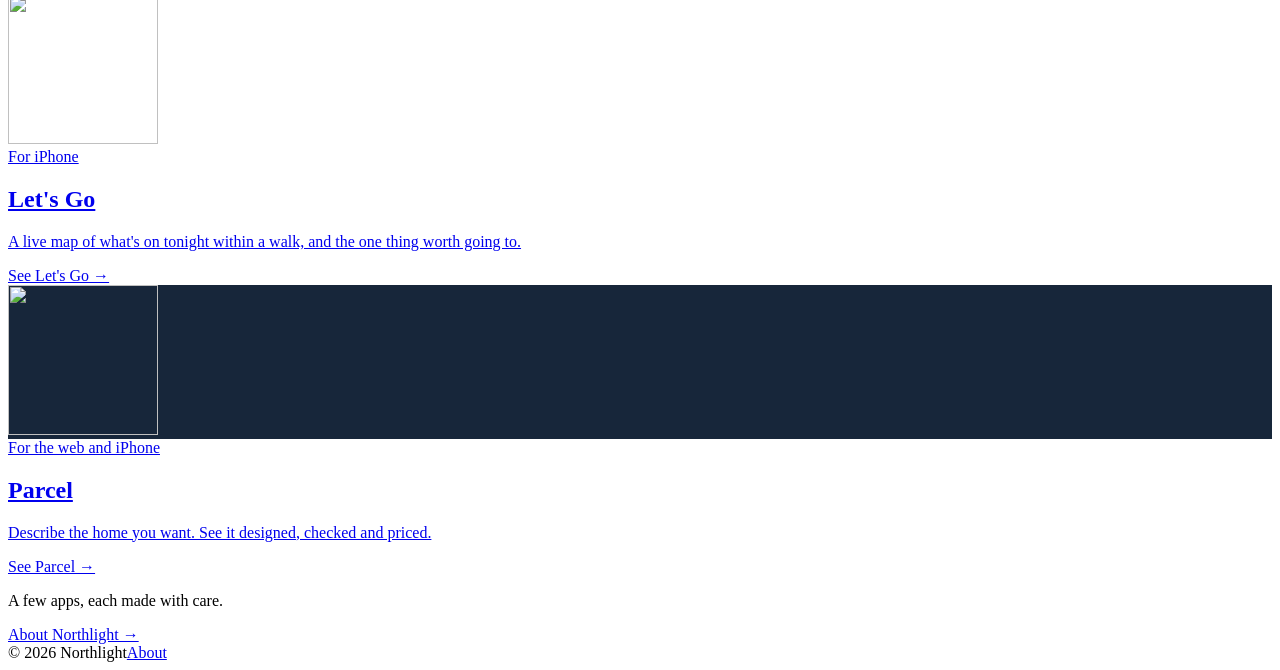
==== commit dbdeb9ff: "Let's Go's new icon: the compass Co-Authored-By: Claude Opus 5.5 <noreply@anthropic.com> Claude-Sess" ====
--- a/site/index.html
+++ b/site/index.html
@@ -57,7 +57,7 @@
       <div class="text"><span class="for">For iPhone</span><h2>Cosmopolis</h2><p>A city of learning: the great books first, then math, physics and more.</p><span class="more">See Cosmopolis →</span></div>
     </a>
     <a class="product" href="/lets-go" data-reveal>
-      <div class="pic" style="background:#012516"><img src="/lets-go/icon.png" alt="" width="150" height="150"></div>
+      <div class="pic" style="background:#FFFFFF"><img src="/lets-go/icon.png" alt="" width="150" height="150"></div>
       <div class="text"><span class="for">For iPhone</span><h2>Let's Go</h2><p>A live map of what's on tonight within a walk, and the one thing worth going to.</p><span class="more">See Let's Go →</span></div>
     </a>
     <a class="product" href="/parcel" data-reveal>
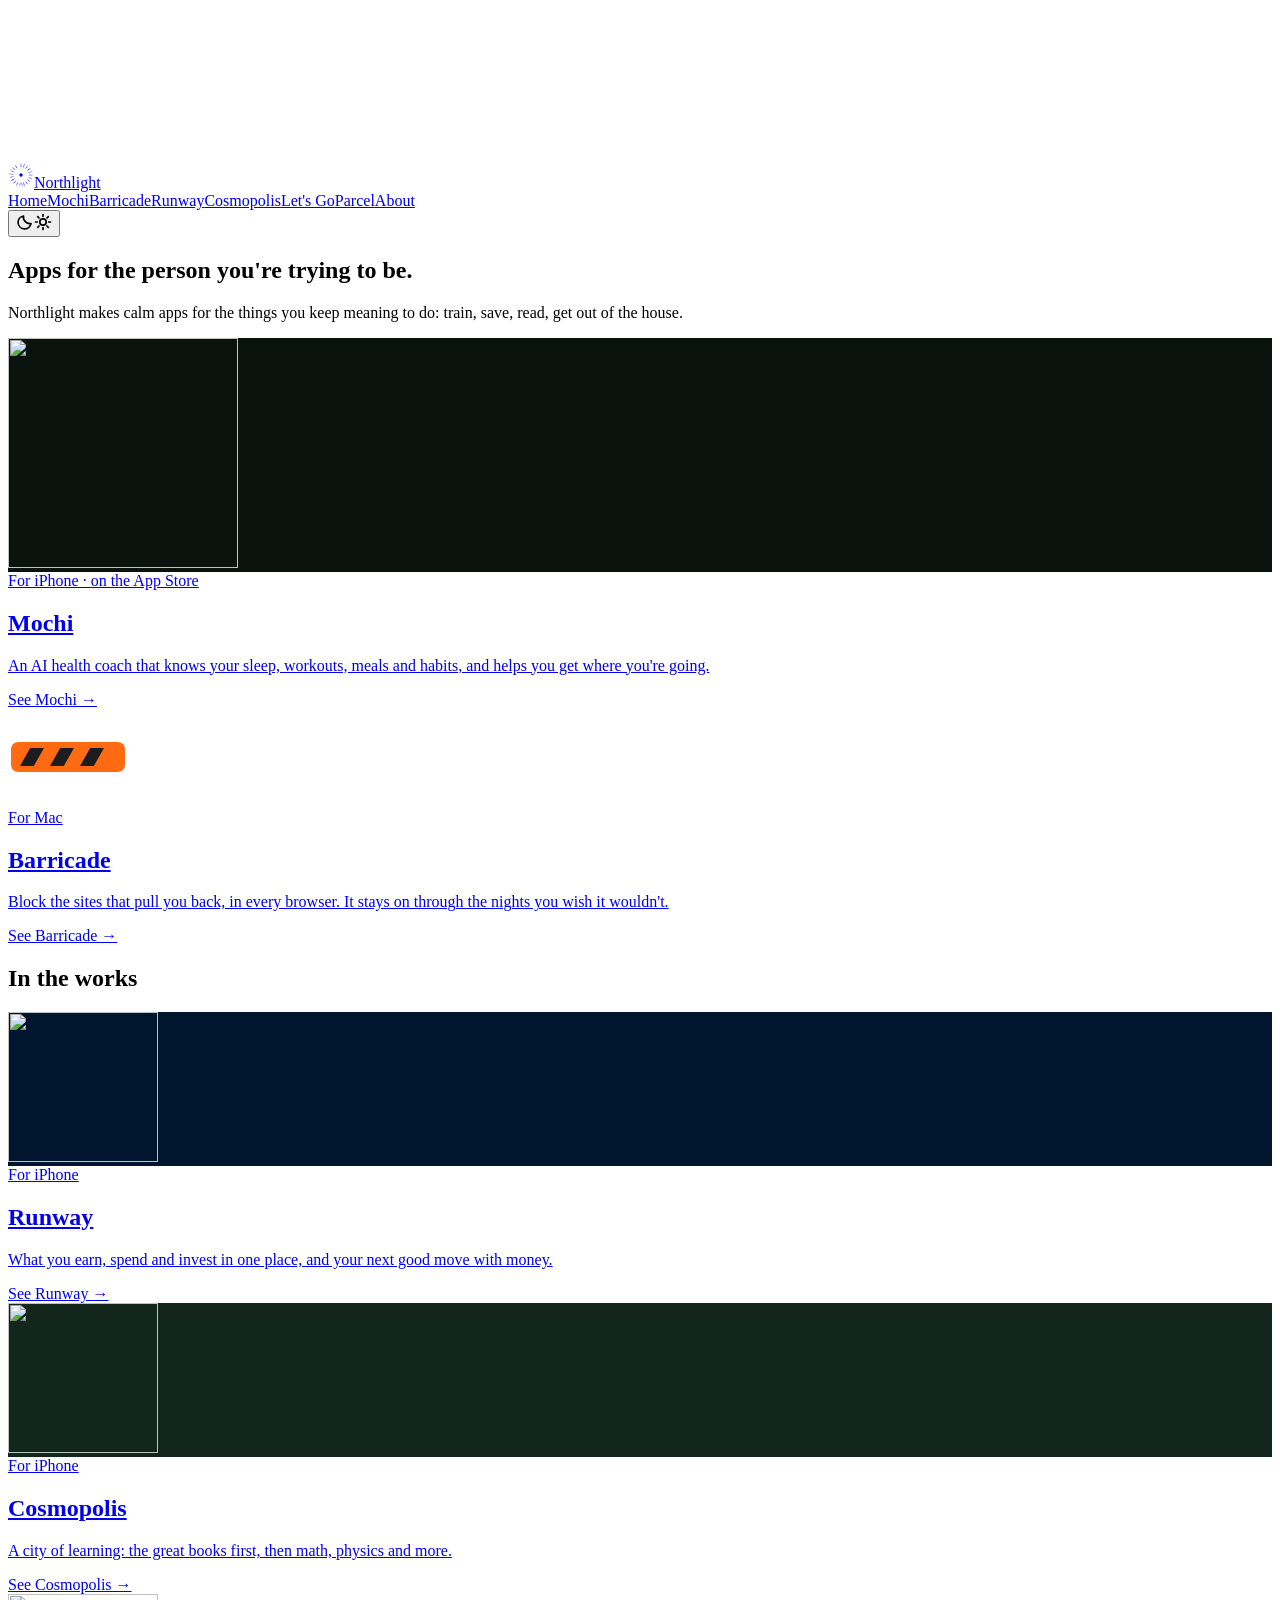
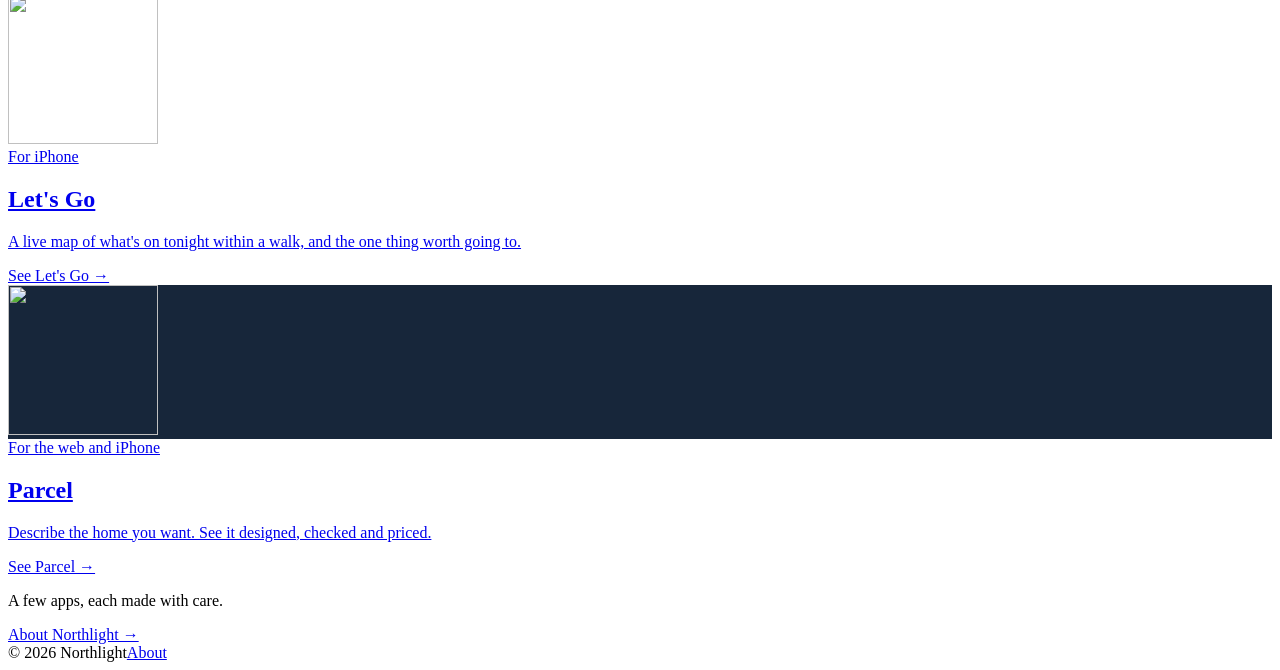
==== commit 0ee04f5f: "Mochi is on the App Store: link and QR code on its page Pulse's page becomes Mochi's (the app's name" ====
--- a/site/index.html
+++ b/site/index.html
@@ -24,7 +24,7 @@
 </defs></svg>
 <header class="top"><div class="wrap nav">
   <a class="word" href="/"><svg class="mark" width="26" height="26" aria-hidden="true"><use href="#eye"/></svg>Northlight</a>
-  <nav class="tabs" aria-label="Main"><a href="/" aria-current="page">Home</a><a href="/pulse">Pulse</a><a href="/barricade">Barricade</a><a href="/runway">Runway</a><a href="/cosmopolis">Cosmopolis</a><a href="/lets-go">Let's Go</a><a href="/parcel">Parcel</a><a href="/about">About</a></nav>
+  <nav class="tabs" aria-label="Main"><a href="/" aria-current="page">Home</a><a href="/mochi">Mochi</a><a href="/barricade">Barricade</a><a href="/runway">Runway</a><a href="/cosmopolis">Cosmopolis</a><a href="/lets-go">Let's Go</a><a href="/parcel">Parcel</a><a href="/about">About</a></nav>
   <div class="right"><button class="theme" type="button" aria-label="Switch between light and dark"><svg class="moon" width="18" height="18" viewBox="0 0 18 18" fill="none" stroke="currentColor" stroke-width="1.7" stroke-linecap="round" stroke-linejoin="round" aria-hidden="true"><path d="M15 10.500A6.500 6.500 0 0 1 7.500 3 6.500 6.500 0 1 0 15 10.500z"/></svg><svg class="sun" width="18" height="18" viewBox="0 0 18 18" fill="none" stroke="currentColor" stroke-width="1.7" stroke-linecap="round" aria-hidden="true"><circle cx="9" cy="9" r="3.200"/><path d="M9 1.500v1.800M9 14.700v1.800M1.500 9h1.800M14.700 9h1.800M3.700 3.700l1.300 1.300M13 13l1.300 1.300M3.700 14.300 5 13M13 5l1.300-1.300"/></svg></button></div>
 </div></header>
 
@@ -35,9 +35,9 @@
   </section>
 
   <section class="wrap apps" aria-label="Apps">
-    <a class="product" href="/pulse" data-reveal>
-      <div class="pic" style="background:#0A120E"><img src="/pulse/icon.png" alt="" width="230" height="230"></div>
-      <div class="text"><span class="for">For iPhone · coming soon</span><h2>Pulse</h2><p>Your workouts, meals, sleep and habits in one place, with an AI coach that knows all of it.</p><span class="more">See Pulse →</span></div>
+    <a class="product" href="/mochi" data-reveal>
+      <div class="pic" style="background:#0A120E"><img src="/mochi/icon.png" alt="" width="230" height="230"></div>
+      <div class="text"><span class="for">For iPhone · on the App Store</span><h2>Mochi</h2><p>An AI health coach that knows your sleep, workouts, meals and habits, and helps you get where you're going.</p><span class="more">See Mochi →</span></div>
     </a>
     <a class="product" href="/barricade" data-reveal>
       <div class="pic barricade"><svg width="120" height="96" aria-hidden="true"><use href="#barricade"/></svg></div>
